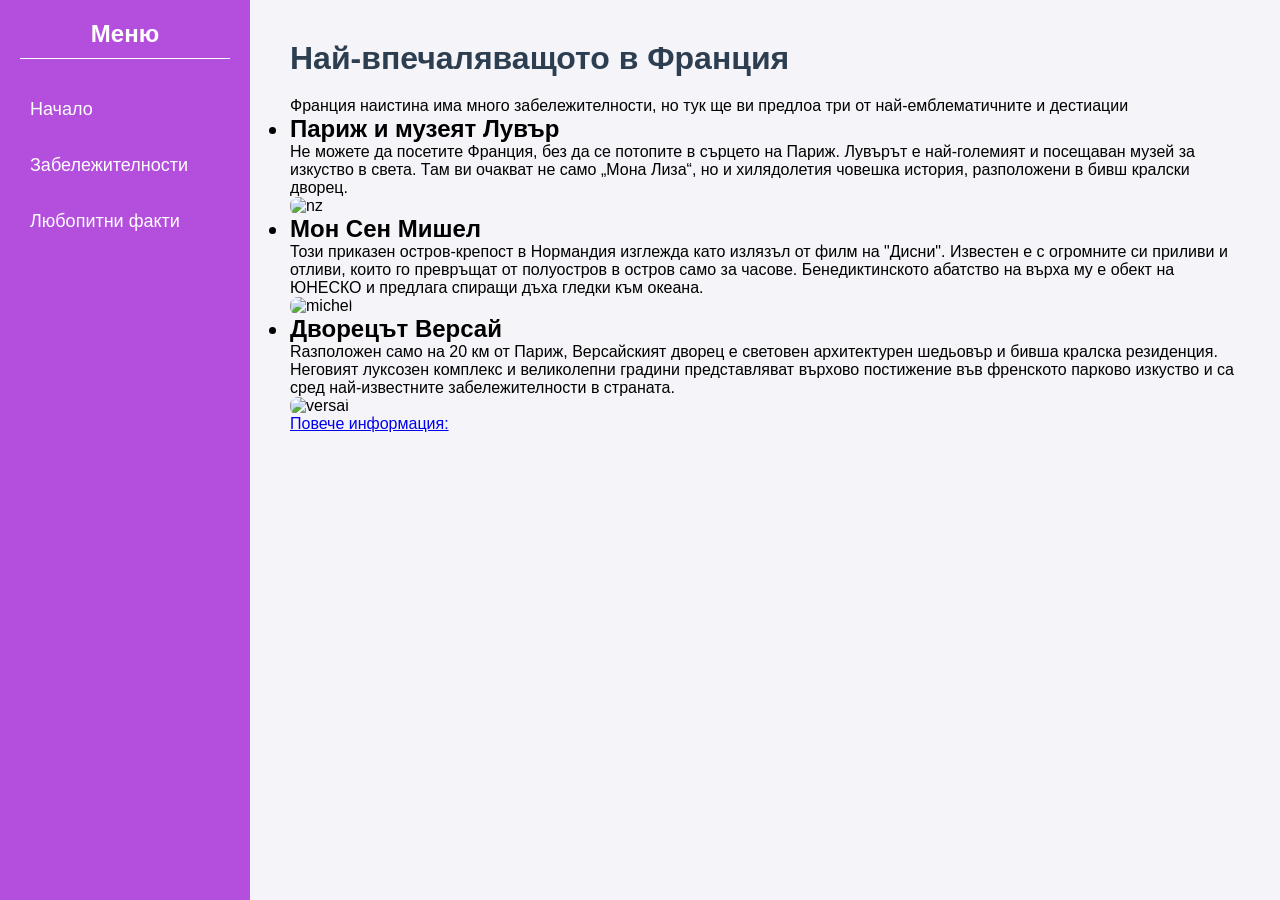
==== index2.html @ 4d63c155 "Add files via upload" ====
<!DOCTYPE html>
<html lang="bg">
<head>
    <meta charset="UTF-8">
    <meta name="viewport" content="width=device-width, initial-scale=1.0">
    <title>Франция - Забележителности</title>
    <link rel="stylesheet" href="style.css">
</head>
<body>

    <aside class="sidebar">
        <div class="sidebar-header">
            <h2 class="logo">Меню</h2>
        </div>
        <ul class="nav-links">
            <li><a href="index.html" class="active">Начало</a></li>
            <li><a href="index2.html">Забележителности</a></li>
            <li><a href="index3.html">Любопитни факти</a></li>
        </ul>
    </aside>

    <main class="content">
        <header>
            <h1>Най-впечаляващото в Франция</h1>
        </header>
        <section>
            <p>Франция наистина има много забележителности, но тук ще ви предлоа три от най-емблематичните и дестиации</p>
        <ul class="b"> 
            <h2><li>Париж и музеят Лувър</h2></li>
           <p> Не можете да посетите Франция, без да се потопите в сърцето на Париж. Лувърът е най-големият и посещаван музей за изкуство в света. Там ви очакват не само „Мона Лиза“, но и хилядолетия човешка история, разположени в бивш кралски дворец. </p>
<img src="images/OIP (5) copy.jpg" alt="nz">
            <h2><li>Мон Сен Мишел</li></h2>
            <p>Този приказен остров-крепост в Нормандия изглежда като излязъл от филм на "Дисни". Известен е с огромните си приливи и отливи, които го превръщат от полуостров в остров само за часове. Бенедиктинското абатство на върха му е обект на ЮНЕСКО и предлага спиращи дъха гледки към океана. </p>
 <img src="images/michel.jpg" alt="michel">           
            <h2><li>Дворецът Версай</li></h2>
           <p> Rазположен само на 20 км от Париж, Версайският дворец е световен архитектурен шедьовър и бивша кралска резиденция. Неговият луксозен комплекс и великолепни градини представляват върхово постижение във френското парково изкуство и са сред най-известните забележителности в страната. </p>
<img src="images/versai.jpg" alt="versai">
</ul>
        </section>
        <a href="https://www.wikipedia.org/">Повече информация:</a>
    </main>

</body>
</html>
---- style.css ----
/* Basic Reset */
* {
    margin: 0;
    padding: 0;
    box-sizing: border-box;
    font-family: 'Segoe UI', Tahoma, Geneva, Verdana, sans-serif;
}

body {
    display: flex; /* This aligns sidebar and content side-by-side */
    background-color: #f4f4f9;
}

/* Sidebar Styling */
.sidebar {
    width: 250px;
    height: 100vh;
    background-color: #b44edd;
    color: white;
    position: fixed;
    padding: 20px;
}

.sidebar-header .logo {
    margin-bottom: 30px;
    text-align: center;
    border-bottom: 1px solid #ffffff;
    padding-bottom: 10px;
}

.nav-links {
    list-style: none;
}

.nav-links li {
    margin: 15px 0;
}

.nav-links a {
    color: #ffffff;
    text-decoration: none;
    font-size: 18px;
    display: block;
    padding: 10px;
    transition: 0.3s;
}

.nav-links a:hover  {
    color: white;
    background-color: #d689eec0;
    border-radius: 5px;
}


/* Main Content Area */
.content {
    margin-left: 250px; /* Same as sidebar width */
    padding: 40px;
    width: 100%;
}

h1 {
    color: #2c3e50;
    margin-bottom: 20px;
}
.a{
    width: 100%;
    border-collapse: collapse;
    margin-top: 20px;
}
.a td{
    padding: 15px;
    text-align: center;
    border: 1px solid white;
}
.a img{
    width: 200px;
    height: 150px;
    object-fit:cover;
    border-radius: 8px;
}
.b img{
   width: 400px;
    height: 350px;
    object-fit:cover;
    border-radius: 8px;  
}
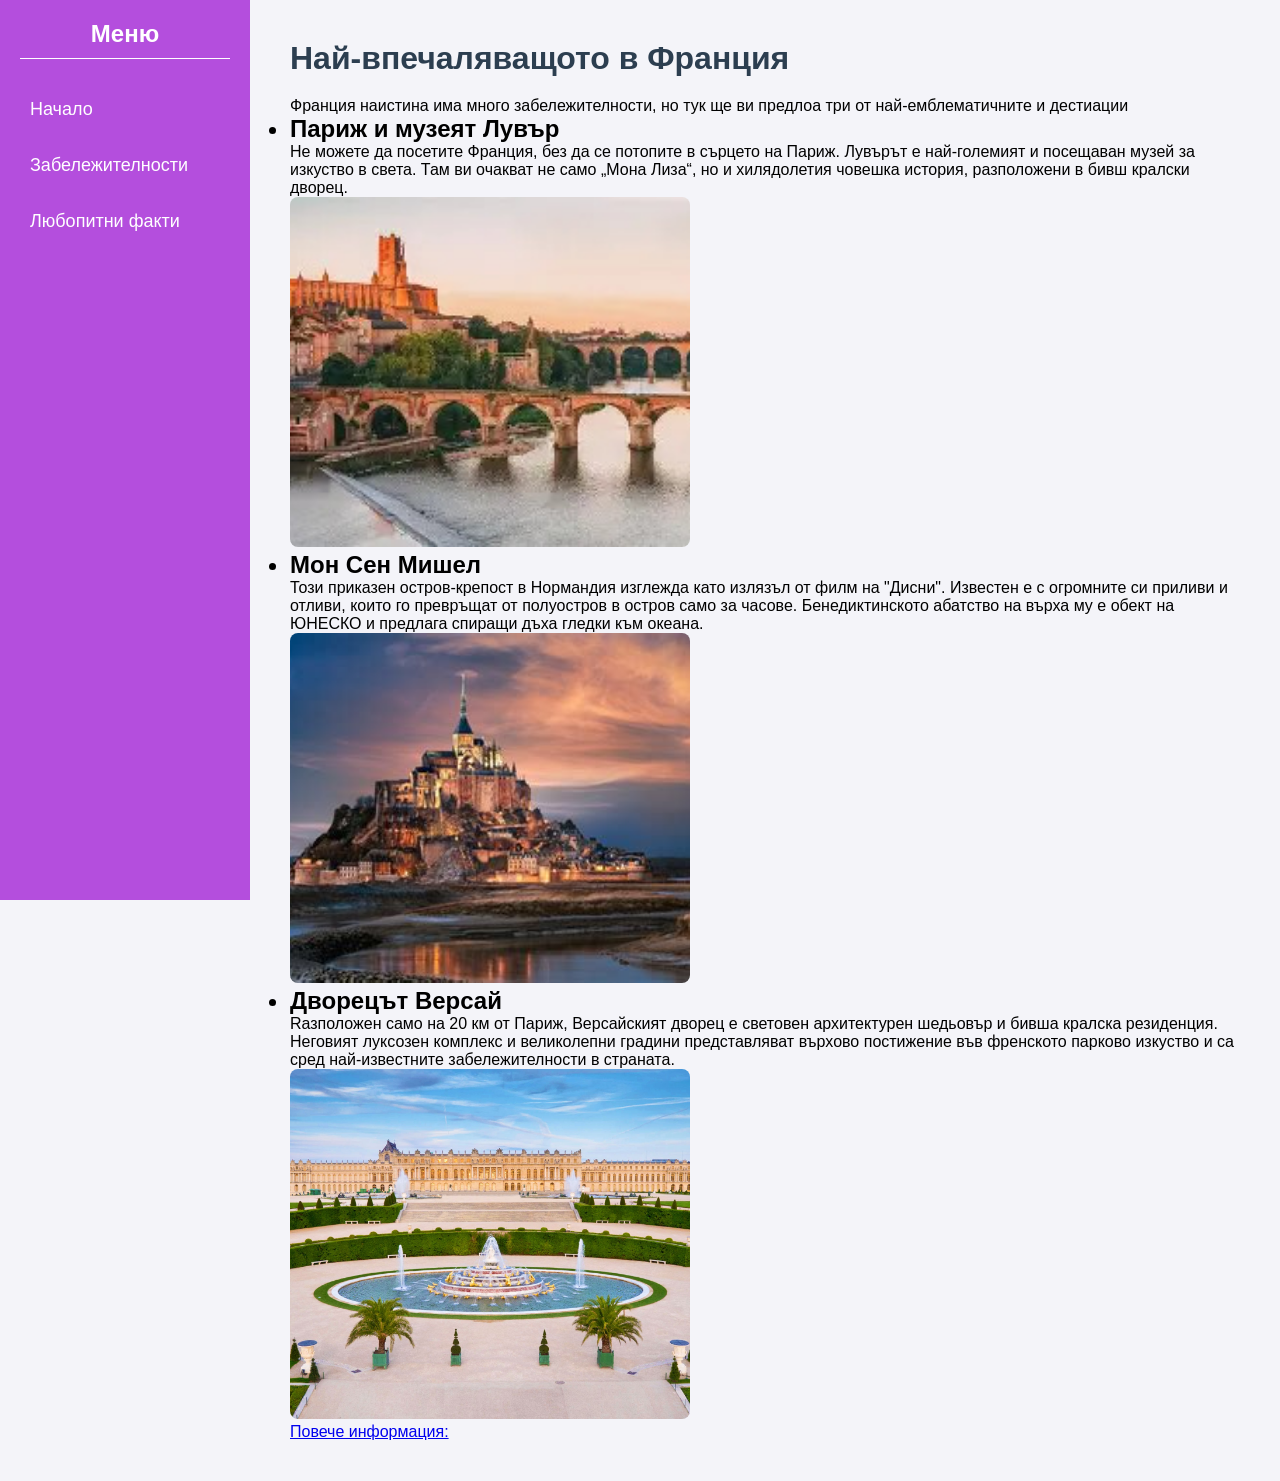
==== commit a03ea41e: "Add files via upload" ====
--- a/index2.html
+++ b/index2.html
@@ -2,7 +2,6 @@
 <html lang="bg">
 <head>
     <meta charset="UTF-8">
-    <meta name="viewport" content="width=device-width, initial-scale=1.0">
     <title>Франция - Забележителности</title>
     <link rel="stylesheet" href="style.css">
 </head>
@@ -28,13 +27,13 @@
         <ul class="b"> 
             <h2><li>Париж и музеят Лувър</h2></li>
            <p> Не можете да посетите Франция, без да се потопите в сърцето на Париж. Лувърът е най-големият и посещаван музей за изкуство в света. Там ви очакват не само „Мона Лиза“, но и хилядолетия човешка история, разположени в бивш кралски дворец. </p>
-<img src="images/OIP (5) copy.jpg" alt="nz">
+<img src="OIP (5) copy.jpg" alt="nz">
             <h2><li>Мон Сен Мишел</li></h2>
             <p>Този приказен остров-крепост в Нормандия изглежда като излязъл от филм на "Дисни". Известен е с огромните си приливи и отливи, които го превръщат от полуостров в остров само за часове. Бенедиктинското абатство на върха му е обект на ЮНЕСКО и предлага спиращи дъха гледки към океана. </p>
- <img src="images/michel.jpg" alt="michel">           
+ <img src="michel.jpg" alt="michel">           
             <h2><li>Дворецът Версай</li></h2>
            <p> Rазположен само на 20 км от Париж, Версайският дворец е световен архитектурен шедьовър и бивша кралска резиденция. Неговият луксозен комплекс и великолепни градини представляват върхово постижение във френското парково изкуство и са сред най-известните забележителности в страната. </p>
-<img src="images/versai.jpg" alt="versai">
+<img src="versai.jpg" alt="versai">
 </ul>
         </section>
         <a href="https://www.wikipedia.org/">Повече информация:</a>
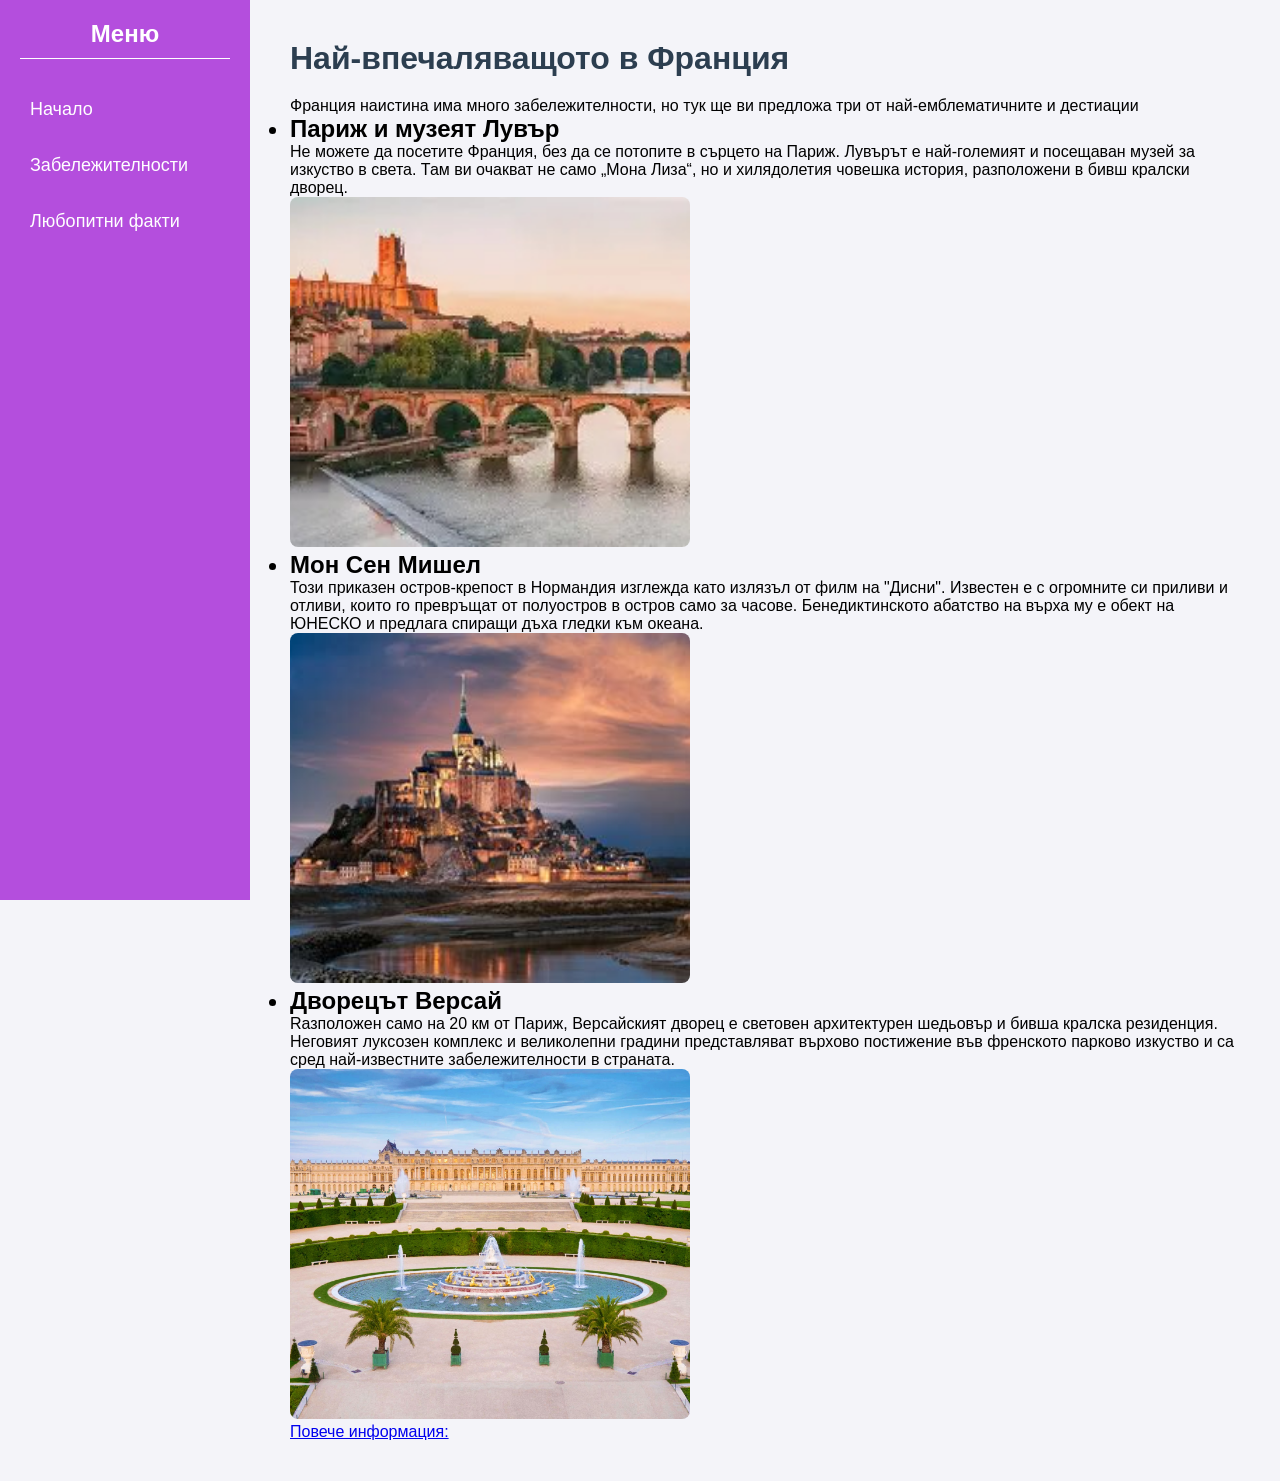
==== commit 9758368d: "Update index2.html" ====
--- a/index2.html
+++ b/index2.html
@@ -23,7 +23,7 @@
             <h1>Най-впечаляващото в Франция</h1>
         </header>
         <section>
-            <p>Франция наистина има много забележителности, но тук ще ви предлоа три от най-емблематичните и дестиации</p>
+            <p>Франция наистина има много забележителности, но тук ще ви предложа три от най-емблематичните и дестиации</p>
         <ul class="b"> 
             <h2><li>Париж и музеят Лувър</h2></li>
            <p> Не можете да посетите Франция, без да се потопите в сърцето на Париж. Лувърът е най-големият и посещаван музей за изкуство в света. Там ви очакват не само „Мона Лиза“, но и хилядолетия човешка история, разположени в бивш кралски дворец. </p>
@@ -40,4 +40,4 @@
     </main>
 
 </body>
-</html>+</html>
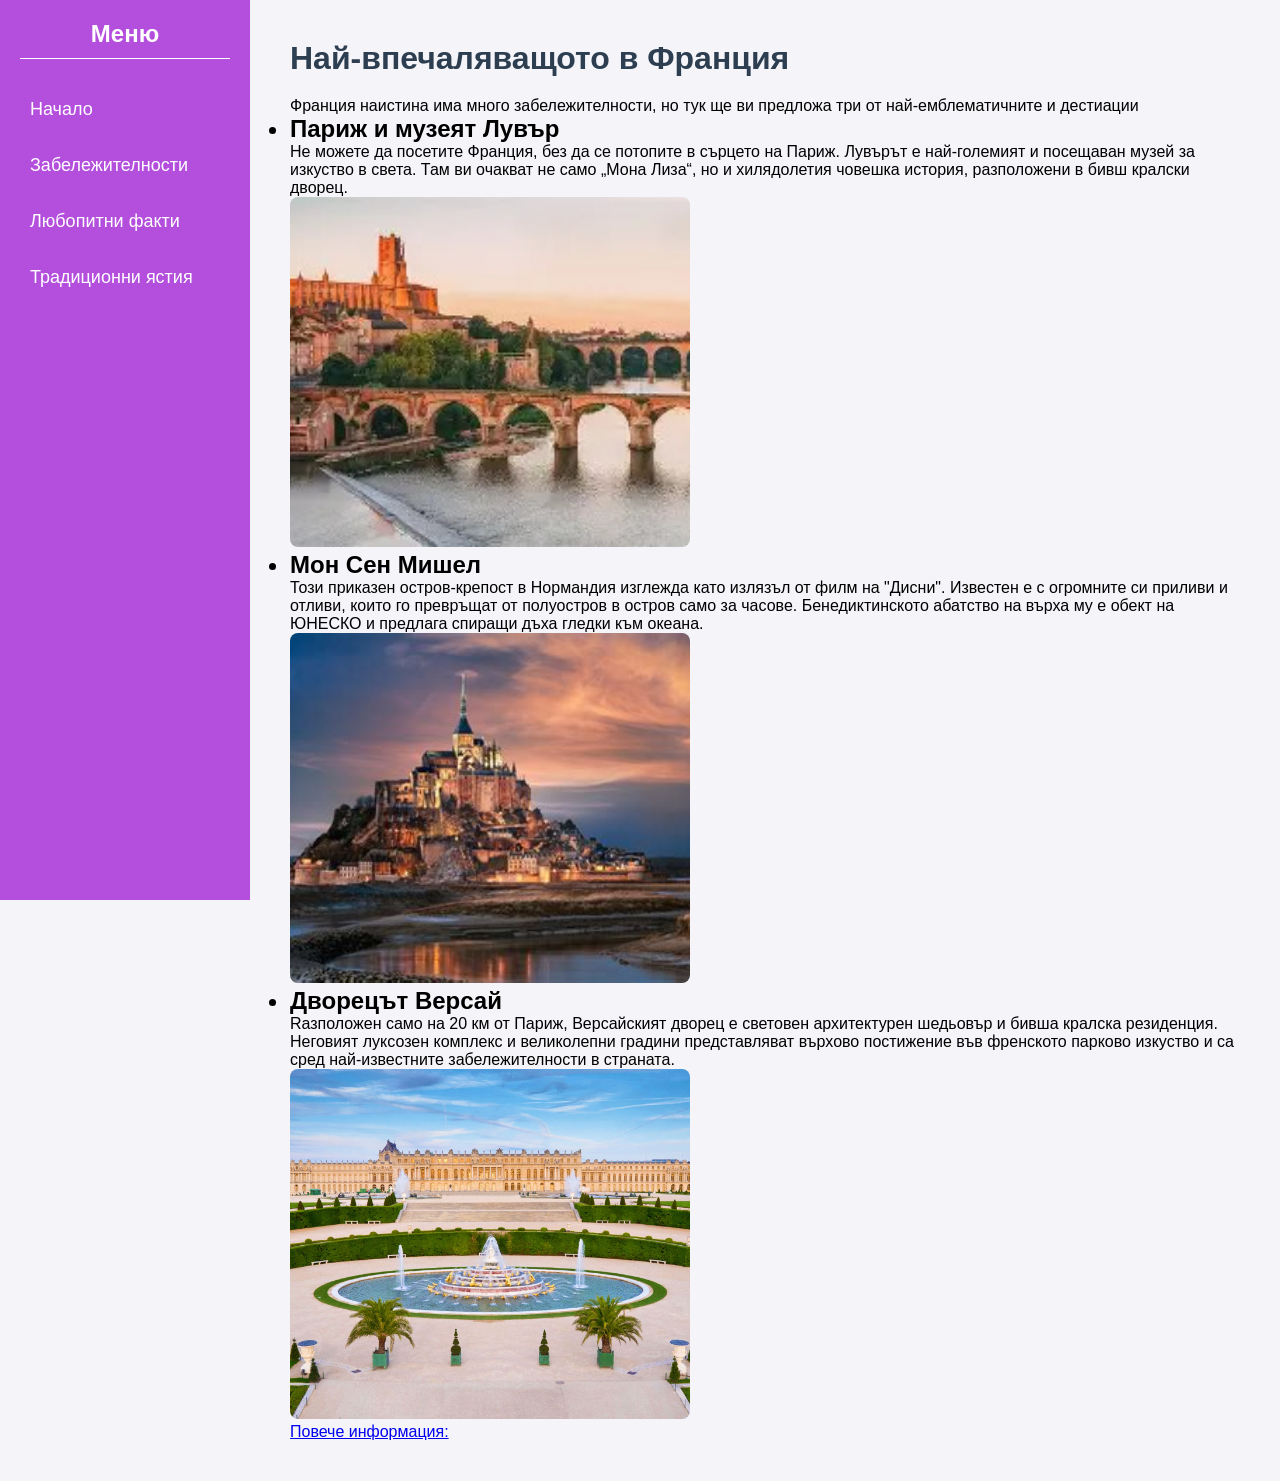
==== commit f1a9bf67: "Add files via upload" ====
--- a/index2.html
+++ b/index2.html
@@ -15,6 +15,7 @@
             <li><a href="index.html" class="active">Начало</a></li>
             <li><a href="index2.html">Забележителности</a></li>
             <li><a href="index3.html">Любопитни факти</a></li>
+            <li><a href="index4.html">Традиционни ястия</a></li> 
         </ul>
     </aside>
 
@@ -40,4 +41,4 @@
     </main>
 
 </body>
-</html>
+</html>
--- a/style.css
+++ b/style.css
@@ -84,4 +84,9 @@
     height: 350px;
     object-fit:cover;
     border-radius: 8px;  
+}
+.dish-image {
+    width: 50%;
+    height: auto;
+    border-radius: 8px;
 }
